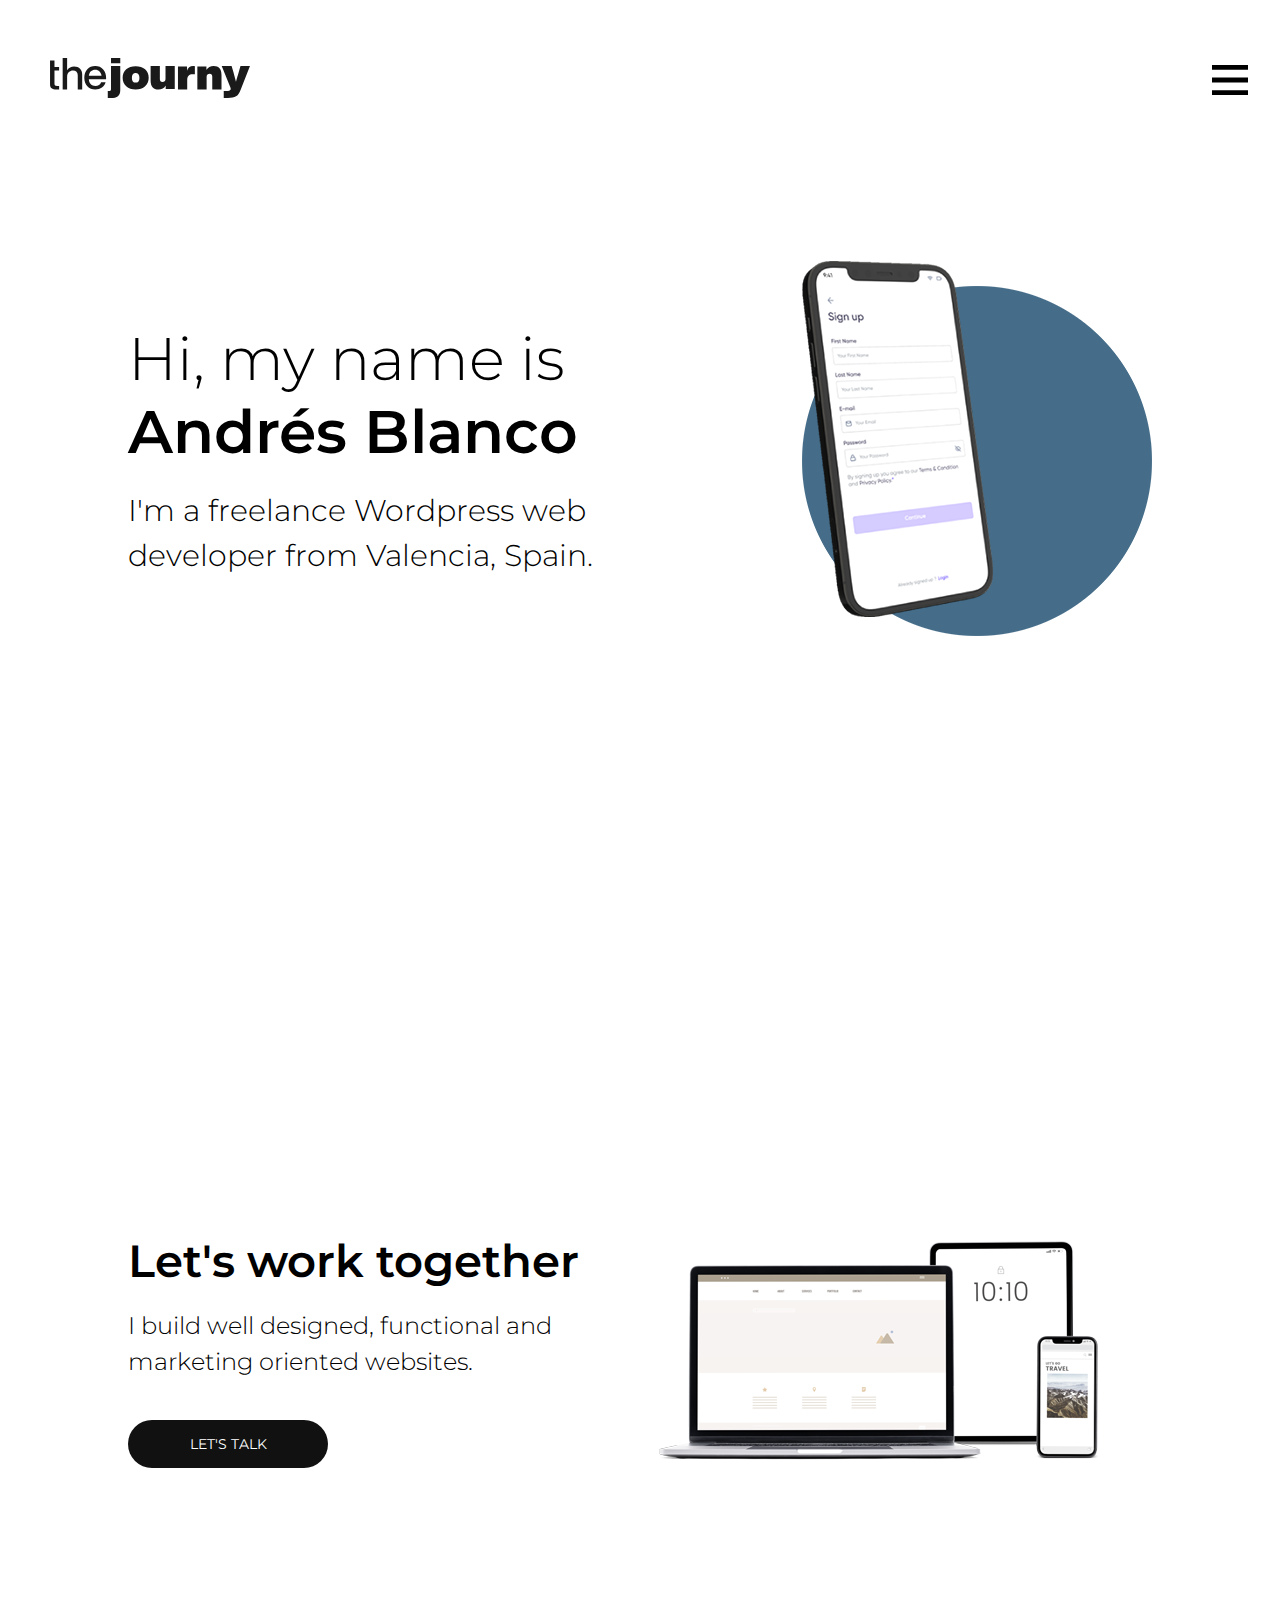
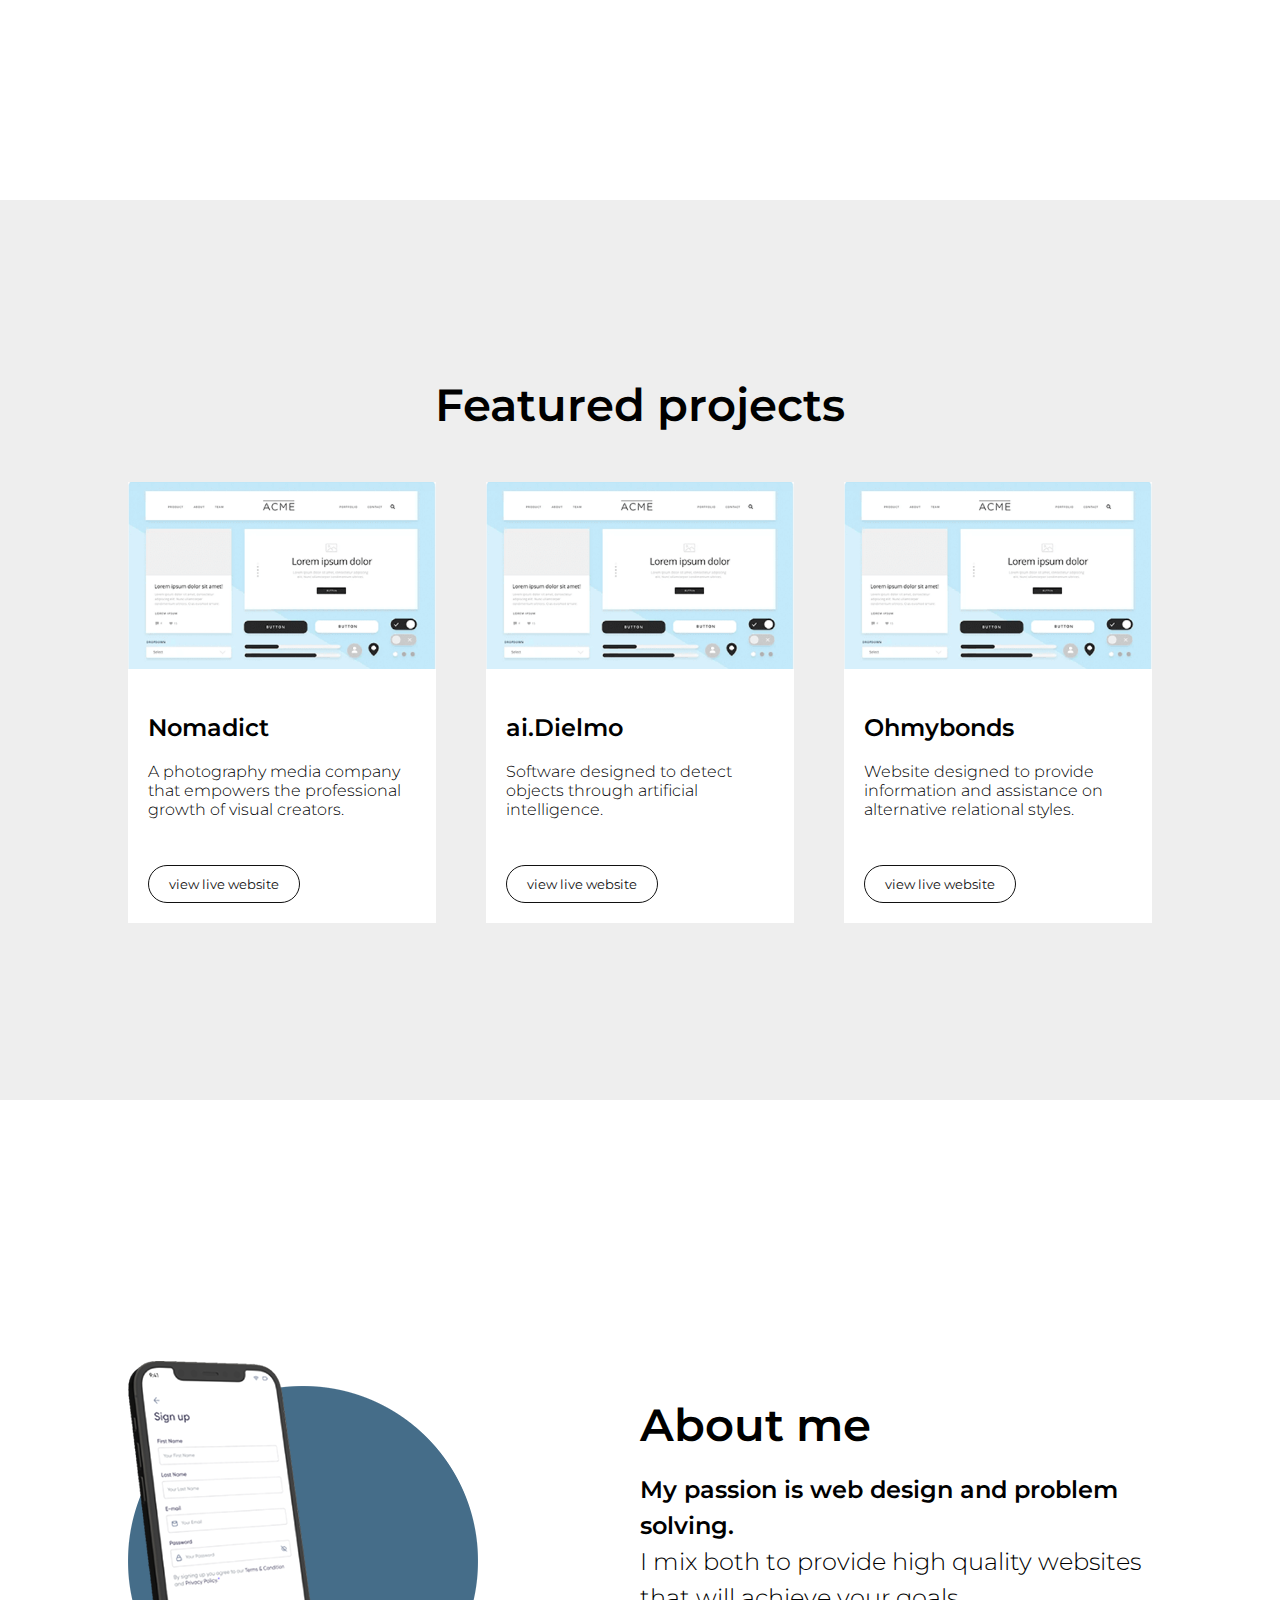
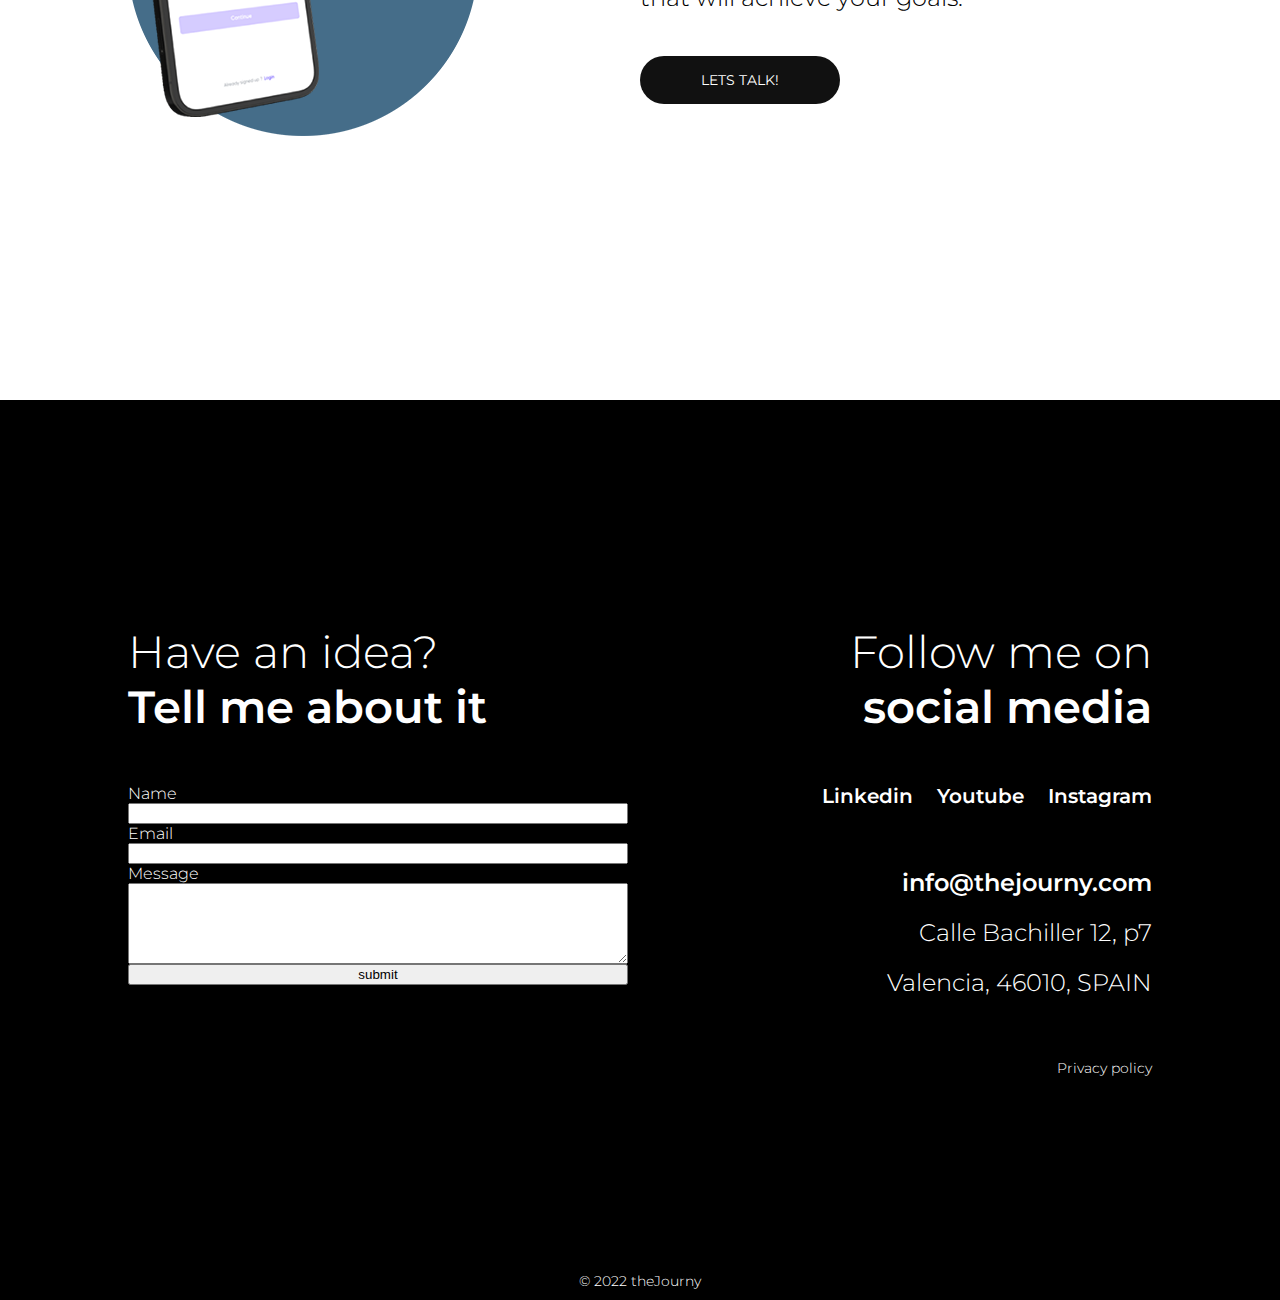
==== index.html @ 66e064cc "Add files via upload" ====
<!DOCTYPE html>
<html lang="en">
  <head>
    <meta charset="UTF-8" />
    <meta http-equiv="X-UA-Compatible" content="IE=edge" />
    <meta name="viewport" content="width=device-width, initial-scale=1.0" />
    <title>theJourny</title>
    <link rel="stylesheet" href="css/main.css" />
    <script defer src="js/main.js"></script>
  </head>

  <body>
    <!--HEADER-->
    <header>
      <div class="header-container">
        <a class="nav-logo" href="/index.html"
          ><img
            width="200"
            src="static\theJourny-typelogo-black.svg"
            alt="theJourny-logo"
        /></a>
        <nav class="nav-menu">
            <button class="ham-icon" onclick="this.classList.toggle('opened');this.setAttribute('aria-expanded', this.classList.contains('opened'))" aria-label="Main Menu">
                <svg viewBox="0 0 100 100">
                  <path class="line line1" d="M 20,29.000046 H 80.000231 C 80.000231,29.000046 94.498839,28.817352 94.532987,66.711331 94.543142,77.980673 90.966081,81.670246 85.259173,81.668997 79.552261,81.667751 75.000211,74.999942 75.000211,74.999942 L 25.000021,25.000058" />
                  <path class="line line2" d="M 20,50 H 80" />
                  <path class="line line3" d="M 20,70.999954 H 80.000231 C 80.000231,70.999954 94.498839,71.182648 94.532987,33.288669 94.543142,22.019327 90.966081,18.329754 85.259173,18.331003 79.552261,18.332249 75.000211,25.000058 75.000211,25.000058 L 25.000021,74.999942" />
                </svg>
              </button>
            </div>
          </div>
        </nav>
      </div>
      <div class="menu-box">
        <div class="menu-container">
          <h3>Menu</h3>
          <ul>
            <li>Work</li>
            <li>Services</li>
            <li>theJournal</li>
            <li>Contact</li>
          </ul>
          <div class="box-email-container">
            <span>Get in touch</span>
            <a href="">info@thejourny.com</a>
          </div>
    </header>

    <!--SWUP MAIN CONTAINER-->
    <main id="swup" class="transition-fade">
      <!--HERO SECTION-->
      <section>
        <div class="hero-section section-container">
          <div class="hero-section-left">
            <h1>Hi, my name is <br /><strong>Andrés Blanco</strong></h1>
            <h3>
              I'm a freelance Wordpress web developer from Valencia, Spain.
            </h3>
          </div>
          <div class="hero-section-right">
            <img src="static\cellphone-video.png" alt="grey ellipse" />
          </div>
        </div>
      </section>

      <!--CTA SECTION-->
      <section>
        <div class="cta-section section-container">
          <div class="cta-section-left">
            <h2>Let's work together</h2>
            <h4>
              I build well designed, functional and marketing oriented websites.
            </h4>
            <a href=""><button class="ctaBtn">Let's talk</button></a>
          </div>
          <div class="cta-section-right">
            <img src="static\pc-mockup.png" alt="pc mockup" />
          </div>
        </div>
      </section>

      <!--PROJECTS SECTION-->
      <section class="projects-section">
        <div class="section-container">
          <h2>Featured projects</h2>
          <div class="projectsContainer">
            <div class="nomadictProject project-card">
              <img src="static/image 1.png" alt="image 1" />
              <div class="projectInfo">
                <h4>Nomadict</h4>
                <p>
                  A photography media company that empowers the professional
                  growth of visual creators.
                </p>
                <a href="#"
                  ><button class="demoBtn">view live website</button></a
                >
              </div>
            </div>
            <div class="aiDielmoProject project-card">
              <img src="static/image 1.png" alt="image 1" />
              <div class="projectInfo">
                <h4>ai.Dielmo</h4>
                <p>
                  Software designed to detect objects through artificial
                  intelligence.
                </p>
                <a href="#"
                  ><button class="demoBtn">view live website</button></a
                >
              </div>
            </div>
            <div class="ohmybondsProject project-card">
              <img src="static/image 1.png" alt="image 1" />
              <div class="projectInfo">
                <h4>Ohmybonds</h4>
                <p>
                  Website designed to provide information and assistance on
                  alternative relational styles.
                </p>
                <a href="#"
                  ><button class="demoBtn">view live website</button></a
                >
              </div>
            </div>
          </div>
        </div>
      </section>

      <!--ABOUT SECTION-->
      <section>
        <div class="about-section section-container">
          <div class="about-section-left">
            <img src="static\cellphone-video.png" alt="grey ellipse" />
          </div>
          <div class="about-section-right">
            <h2>About me</h2>
            <h4>
              <strong>My passion is web design and problem solving.</strong
              ><br />I mix both to provide high quality websites that will
              achieve your goals.
            </h4>
            <a href=""><button class="ctaBtn">Lets talk!</button></a>
          </div>
        </div>
      </section>

      <!--FOOTER-->
      <footer>
        <div class="footer-main-container">
          <div class="footer-left">
            <h3>Have an idea? <br /><strong>Tell me about it</strong></h3>
            <form>
              <label for="name">Name</label>
              <input type="text" name="name" id="name" required />
              <label for="email">Email</label>
              <input type="email" name="email" id="email" required />
              <label for="message">Message</label>
              <textarea
                name="message"
                id="message"
                cols="30"
                rows="5"
                required
              ></textarea>
              <input class="submitButton" type="submit" value="submit" />
            </form>
          </div>
          <div class="footer-right">
            <h3>Follow me on<br /><strong>social media</strong></h3>
            <div class="social-links">
              <a href="">Linkedin</a>
              <a href="">Youtube</a>
              <a href="">Instagram</a>
            </div>
            <div class="contact-info">
              <p><strong>info@thejourny.com</strong></p>
              <p>Calle Bachiller 12, p7 <br />Valencia, 46010, SPAIN</p>
            </div>
            <small><a href="#">Privacy policy</a></small>
          </div>
        </div>
        <small class="copyright">© 2022 theJourny</small>
      </footer>
    </main>
    <div class="scrollbar-track scrollbar-track-x" style="display: none;"><div class="scrollbar-thumb scrollbar-thumb-x" style="width: 1257px; transform: translate3d(0px, 0px, 0px);"></div></div>
  </body>
</html>
---- css/main.css ----
/*========================================================
IMPORTS
========================================================*/
@import url("https://fonts.googleapis.com/css2?family=Montserrat:ital,wght@0,300;0,400;0,500;0,600;0,800;1,300;1,400;1,500;1,600;1,800&display=swap");
/*========================================================
VARIABLES
========================================================*/
:root {
  --primary-text: #111;
  --grey-text: #7e7e7e;
  --dark-bg: #000;
  --grey-bg:#eee;
  --white:#fff;
  --font-biggest: 60px;
  --font-bigger: 45px;
  --font-big: 30px;
  --font-medium: 24px;
  --font-small: 20px;
  --font-smaller: 16px;
  --font-smallest: 14px;
  --font-bold:800;
  --font-semi-bold:600;
  --font-light:300;
}

/*========================================================
RESETS
========================================================*/
html {
  -webkit-box-sizing: border-box;
          box-sizing: border-box;
  font-size: 16px;
}

*, *:before, *:after {
  -webkit-box-sizing: inherit;
          box-sizing: inherit;
}

body, h1, h2, h3, h4, h5, h6, p, ol, ul {
  margin: 0;
  padding: 0;
  font-family: 'Montserrat', sans-serif;
  font-weight: var(--font-light);
  -webkit-font-smoothing: antialiased;
}

button {
  font-family: 'Montserrat', sans-serif;
}

ol, ul {
  list-style: none;
}

img {
  max-width: 100%;
  height: auto;
}

a {
  text-decoration: none;
}

/*========================================================
TYPOGRAPHY
========================================================*/
h1 {
  font-size: var(--font-biggest);
}

h2 {
  font-size: var(--font-bigger);
  font-weight: var(--font-semi-bold);
}

h3 {
  font-size: var(--font-big);
}

h4 {
  font-size: var(--font-medium);
}

h5 {
  font-size: var(--font-small);
}

p {
  font-size: var(--font-smaller);
}

strong {
  font-weight: var(--font-semi-bold);
}

small {
  font-size: var(--font-smallest);
}

/*========================================================
COMPONENTS
========================================================*/
/*----------------
scrollbar
----------------*/
/* Hide scrollbar for Chrome, Safari and Opera */
body::-webkit-scrollbar {
  display: none;
}

/* Hide scrollbar for IE, Edge and Firefox */
body {
  -ms-overflow-style: none;
  /* IE and Edge */
  scrollbar-width: none;
  /* Firefox */
}

.scrollbar-track {
  background-attachment: scroll;
  background-clip: border-box;
  background-color: rgba(0, 0, 0, 0);
}

/*----------------
menu box
----------------*/
.menu-box {
  position: fixed;
  width: 100vw;
  height: 100vh;
  top: 0;
  right: 0;
  background-color: var(--white);
  z-index: 1;
  display: -webkit-box;
  display: -ms-flexbox;
  display: flex;
  -webkit-box-pack: center;
      -ms-flex-pack: center;
          justify-content: center;
  -webkit-box-align: center;
      -ms-flex-align: center;
          align-items: center;
  display: none;
}

.menu-box-active {
  position: fixed;
  width: 100vw;
  height: 100vh;
  top: 0;
  right: 0;
  background-color: var(--white);
  z-index: 1;
  display: -webkit-box;
  display: -ms-flexbox;
  display: flex;
  -webkit-box-pack: center;
      -ms-flex-pack: center;
          justify-content: center;
  -webkit-box-align: center;
      -ms-flex-align: center;
          align-items: center;
}

.menu-container {
  width: 80%;
  height: 60%;
  display: -webkit-box;
  display: -ms-flexbox;
  display: flex;
  -webkit-box-orient: vertical;
  -webkit-box-direction: normal;
      -ms-flex-direction: column;
          flex-direction: column;
  -webkit-box-pack: center;
      -ms-flex-pack: center;
          justify-content: center;
  padding-bottom: 100px;
}

.menu-container h3 {
  color: var(--grey-text);
  font-weight: var(--font-light);
}

.menu-box ul {
  margin-top: 50px;
}

.menu-container li {
  font-size: var(--font-biggest);
  font-weight: var(--font-semi-bold);
  margin-top: 20px;
}

.box-email-container {
  position: absolute;
  bottom: 10%;
}

.box-email-container a {
  font-size: var(--font-big);
  font-weight: var(--font-semi-bold);
  color: var(--primary-text);
}

/*----------------
hamburger
----------------*/
.nav-container {
  position: absolute;
  right: 60px;
  top: 42px;
}

@media (max-width: 1024px) {
  .nav-container {
    top: 52px;
  }
}

@media (max-width: 930px) {
  .nav-container {
    top: 28px;
  }
}

@media (max-width: 768px) {
  .nav-container {
    top: 18px;
    right: 10px;
  }
}

.ham-icon {
  background-color: transparent;
  border: none;
  cursor: pointer;
  display: -webkit-box;
  display: -ms-flexbox;
  display: flex;
  padding: 0;
}

.ham-icon svg {
  width: 60px;
  height: 60px;
}

@media (max-width: 1024px) {
  .ham-icon svg {
    width: 40px;
    height: 40px;
  }
}

@media (max-width: 768px) {
  .ham-icon svg {
    width: 30px;
    height: 30px;
  }
}

.line {
  fill: none;
  stroke: black;
  stroke-width: 8;
  -webkit-transition: stroke-dasharray 600ms cubic-bezier(0.4, 0, 0.2, 1), stroke-dashoffset 600ms cubic-bezier(0.4, 0, 0.2, 1);
  transition: stroke-dasharray 600ms cubic-bezier(0.4, 0, 0.2, 1), stroke-dashoffset 600ms cubic-bezier(0.4, 0, 0.2, 1);
}

.line1 {
  stroke-dasharray: 60 207;
  stroke-width: 8;
}

.line2 {
  stroke-dasharray: 60 60;
  stroke-width: 8;
}

.line3 {
  stroke-dasharray: 60 207;
  stroke-width: 8;
}

.opened .line1 {
  stroke-dasharray: 90 207;
  stroke-dashoffset: -134;
  stroke-width: 8;
}

.opened .line2 {
  stroke-dasharray: 1 60;
  stroke-dashoffset: -30;
  stroke-width: 8;
}

.opened .line3 {
  stroke-dasharray: 90 207;
  stroke-dashoffset: -134;
  stroke-width: 8;
}

/*----------------
project cards
----------------*/
.project-card {
  background: var(--white);
  position: relative;
}

.projectInfo {
  padding: 20px;
  min-height: 250px;
}

.projectInfo h4 {
  font-weight: var(--font-semi-bold);
}

.projectInfo h4, .projectInfo p {
  margin-top: 20px;
}

.projectInfo a {
  position: absolute;
  bottom: 0;
  margin-bottom: 20px;
}

/*----------------
cards buttons
----------------*/
.projectInfo button {
  background: none;
  border: solid 1px var(--primary-text);
  color: var(--primary-text);
  padding: 10px 20px;
  border-radius: 50px;
  cursor: pointer;
}

/*----------------
section buttons
----------------*/
.ctaBtn {
  background: var(--primary-text);
  border: none;
  color: var(--white);
  padding: 15px 20px;
  border-radius: 50px;
  width: 200px;
  cursor: pointer;
  font-size: var(--font-smallest);
  text-transform: uppercase;
}

/*----------------
contact buttons
----------------*/
form {
  display: -webkit-box;
  display: -ms-flexbox;
  display: flex;
  -webkit-box-orient: vertical;
  -webkit-box-direction: normal;
      -ms-flex-direction: column;
          flex-direction: column;
  max-width: 500px;
  width: 100%;
}

/*========================================================
LAYOUT
========================================================*/
/*----------------
HEADER
----------------*/
header {
  display: -webkit-box;
  display: -ms-flexbox;
  display: flex;
  -webkit-box-pack: center;
      -ms-flex-pack: center;
          justify-content: center;
}

.header-container {
  height: 160px;
  width: 100%;
  display: -webkit-box;
  display: -ms-flexbox;
  display: flex;
  -webkit-box-align: center;
      -ms-flex-align: center;
          align-items: center;
  padding: 0 50px;
  z-index: 2;
  margin-bottom: -160px;
}

.nav-logo {
  margin-right: 20px;
}

.header-container nav {
  margin-left: auto;
  width: 30px;
  min-width: 30px;
}

/*----------------
ALL SECTIONS
----------------*/
#swup {
  z-index: 1;
}

section {
  height: 100vh;
  margin: 0 auto;
  display: -ms-grid;
  display: grid;
  -webkit-box-align: center;
      -ms-flex-align: center;
          align-items: center;
  justify-items: center;
  padding: 0 10%;
}

.section-container {
  max-width: 1200px;
  width: 100%;
}

.hero-section, .cta-section, .about-section {
  display: -ms-grid;
  display: grid;
  -webkit-box-align: center;
      -ms-flex-align: center;
          align-items: center;
  -ms-grid-columns: 1fr 1fr;
      grid-template-columns: 1fr 1fr;
}

/*----------------
HERO SECTION
----------------*/
.hero-section-left h3 {
  margin-top: 20px;
  line-height: 150%;
}

.hero-section-right {
  -ms-grid-column-align: end;
      justify-self: end;
}

/*----------------
CTA SECTION
----------------*/
.cta-section-left * {
  margin: 20px 0;
}

.cta-section-left h4 {
  line-height: 150%;
}

/*----------------
FEATURED PROJECTS SECTION
----------------*/
.projects-section {
  display: -webkit-box;
  display: -ms-flexbox;
  display: flex;
  -webkit-box-orient: vertical;
  -webkit-box-direction: normal;
      -ms-flex-direction: column;
          flex-direction: column;
  -webkit-box-pack: center;
      -ms-flex-pack: center;
          justify-content: center;
  gap: 50px;
  background: var(--grey-bg);
  max-width: 100vw;
}

.projects-section .section-container {
  display: -webkit-box;
  display: -ms-flexbox;
  display: flex;
  -webkit-box-orient: vertical;
  -webkit-box-direction: normal;
      -ms-flex-direction: column;
          flex-direction: column;
  -webkit-box-pack: center;
      -ms-flex-pack: center;
          justify-content: center;
  -webkit-box-align: center;
      -ms-flex-align: center;
          align-items: center;
  gap: 50px;
}

.projects-section h2 {
  text-align: center;
}

.projectsContainer {
  display: -ms-grid;
  display: grid;
  -ms-grid-columns: 1fr 1fr 1fr;
      grid-template-columns: 1fr 1fr 1fr;
  gap: 50px;
  max-width: 1200px;
}

/*----------------
ABOUT SECTION
----------------*/
.about-section-right * {
  margin: 20px 0;
}

.about-section-right h4 {
  line-height: 150%;
}

/*----------------
FOOTER
----------------*/
footer {
  height: 100vh;
  padding: 0 10%;
  display: -ms-grid;
  display: grid;
  -webkit-box-align: center;
      -ms-flex-align: center;
          align-items: center;
  justify-items: center;
  position: relative;
  background-color: var(--dark-bg);
  color: var(--white);
  font-weight: var(--font-light);
}

.footer-main-container {
  max-width: 1200px;
  width: 100%;
  display: -ms-grid;
  display: grid;
  -ms-grid-columns: 1fr 1fr;
      grid-template-columns: 1fr 1fr;
  gap: 20px;
}

.footer-left h3, .footer-right h3 {
  font-size: var(--font-bigger);
  margin-bottom: 50px;
}

.footer-right {
  text-align: end;
}

.footer-right p {
  font-size: var(--font-medium);
  line-height: 50px;
}

.footer-right small a {
  color: var(--white);
}

.social-links {
  margin-bottom: 50px;
}

.social-links a {
  color: var(--white);
  font-size: var(--font-small);
  font-weight: var(--font-semi-bold);
  margin-left: 20px;
}

.contact-info {
  margin-bottom: 50px;
}

.copyright {
  position: absolute;
  bottom: 10px;
}

/*========================================================
MEDIA QUERIES
========================================================*/
@media (max-width: 1200px) {
  :root {
    --font-biggest: 50px;
    --font-big: 25px;
    --font-medium: 20px;
  }
  .projectsContainer {
    gap: 20px;
  }
}

@media (max-width: 1024px) {
  :root {
    --font-biggest: 40px;
    --font-bigger: 35px;
    --font-big: 20px;
  }
  .nav-logo img {
    width: 150px;
  }
  .hero-section-right {
    padding-left: 10%;
  }
  .about-section-left {
    padding-right: 10%;
  }
}

@media (max-width: 930px) {
  .header-container {
    height: 100px;
  }
  .cta-section {
    height: 70vh;
  }
  .projectsContainer {
    -ms-grid-columns: 1fr;
        grid-template-columns: 1fr;
    max-width: 300px;
    width: 100%;
  }
  .projects-section {
    height: auto;
    padding-top: 50px;
    padding-bottom: 50px;
  }
}

@media (max-width: 768px) {
  :root {
    --font-biggest: 40px;
    --font-bigger: 35px;
    --font-big: 20px;
  }
  header {
    height: 100px;
    margin-bottom: 0;
  }
  .header-container {
    padding: 0 10px;
    height: 70px;
  }
  .nav-logo img {
    width: 100px;
  }
  section {
    height: auto;
  }
  .hero-section {
    -ms-grid-columns: 1fr;
        grid-template-columns: 1fr;
  }
  .hero-section-left h1, .hero-section-left h3 {
    text-align: center;
  }
  .hero-section-left h3 {
    padding: 0 10%;
  }
  .hero-section-right {
    padding: 50px 0;
    -ms-grid-column-align: center;
        justify-self: center;
  }
  .cta-section {
    -ms-grid-columns: 1fr;
        grid-template-columns: 1fr;
    margin-bottom: 50px;
  }
  .cta-section * {
    text-align: center;
  }
  .cta-section-right {
    -ms-flex-item-align: start;
        -ms-grid-row-align: start;
        align-self: start;
  }
  .projects-section .section-container {
    padding: 50px 0;
  }
  .about-section {
    -ms-grid-columns: 1fr;
        grid-template-columns: 1fr;
    margin: 50px 0;
    text-align: center;
  }
  .about-section-left {
    padding-right: 0;
    -ms-grid-row: 2;
    grid-row: 2;
  }
  footer {
    height: auto;
  }
  .footer-main-container {
    margin: 50px 0;
    -ms-grid-columns: 1fr;
        grid-template-columns: 1fr;
  }
  .footer-main-container * {
    text-align: center;
    padding: 0;
  }
  .footer-main-container form {
    max-width: 100%;
  }
  .footer-main-container form * {
    text-align: left;
    padding: 0;
  }
  .social-links {
    display: -webkit-box;
    display: -ms-flexbox;
    display: flex;
    -webkit-box-orient: vertical;
    -webkit-box-direction: normal;
        -ms-flex-direction: column;
            flex-direction: column;
  }
}

@media (max-width: 480px) {
  :root {
    --font-biggest: 34px;
    --font-bigger: 28px;
    --font-big: 20px;
    --font-medium: 16px;
    --font-small: 16px;
    --font-smaller: 16px;
    --font-smallest: 14px;
  }
  .hero-section-left h3 {
    padding: 0;
  }
}

@media (max-width: 340px) {
  :root {
    --font-biggest: 28px;
    --font-bigger: 24px;
    --font-big: 16px;
    --font-medium: 16px;
    --font-small: 16px;
    --font-smaller: 16px;
    --font-smallest: 14px;
  }
}

/*========================================================
JS ANIMATION CLASSES
========================================================*/
.stop-scrolling {
  height: 100vh;
  overflow: hidden;
}
/*# sourceMappingURL=main.css.map */
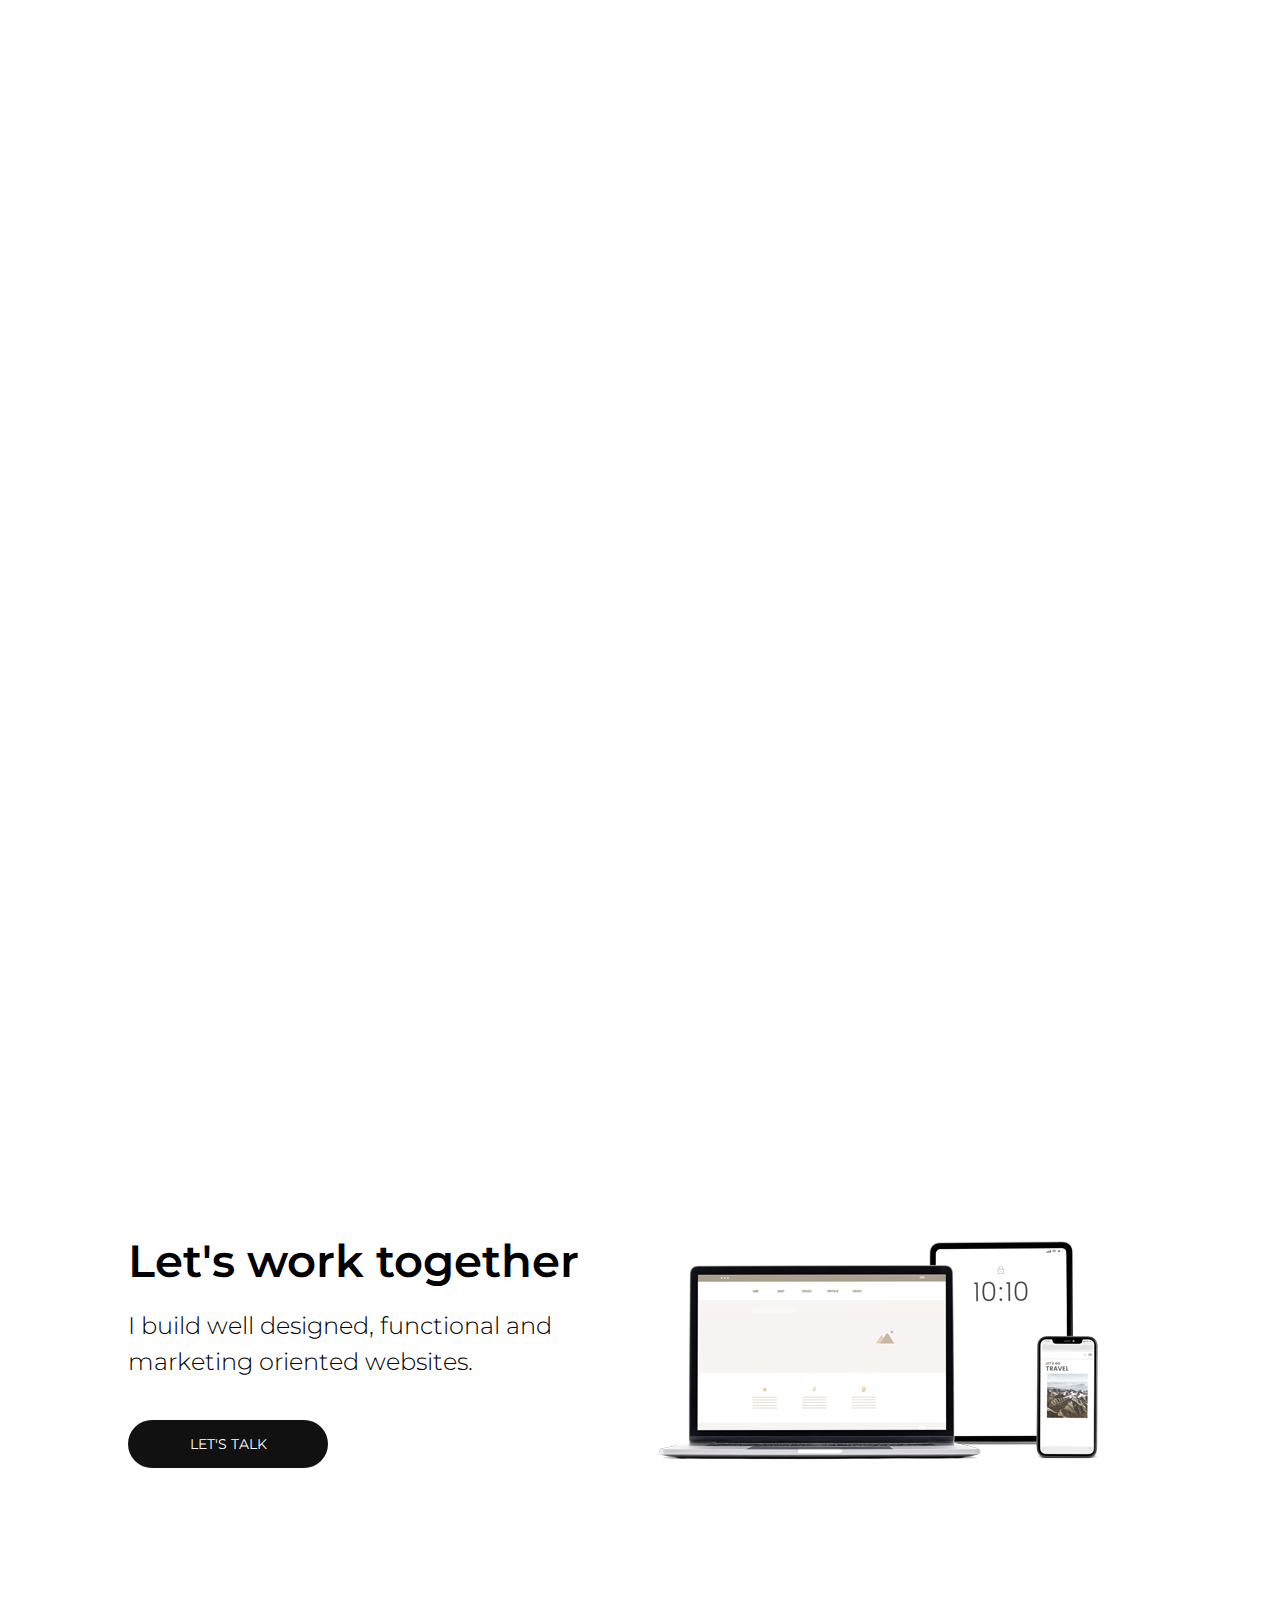
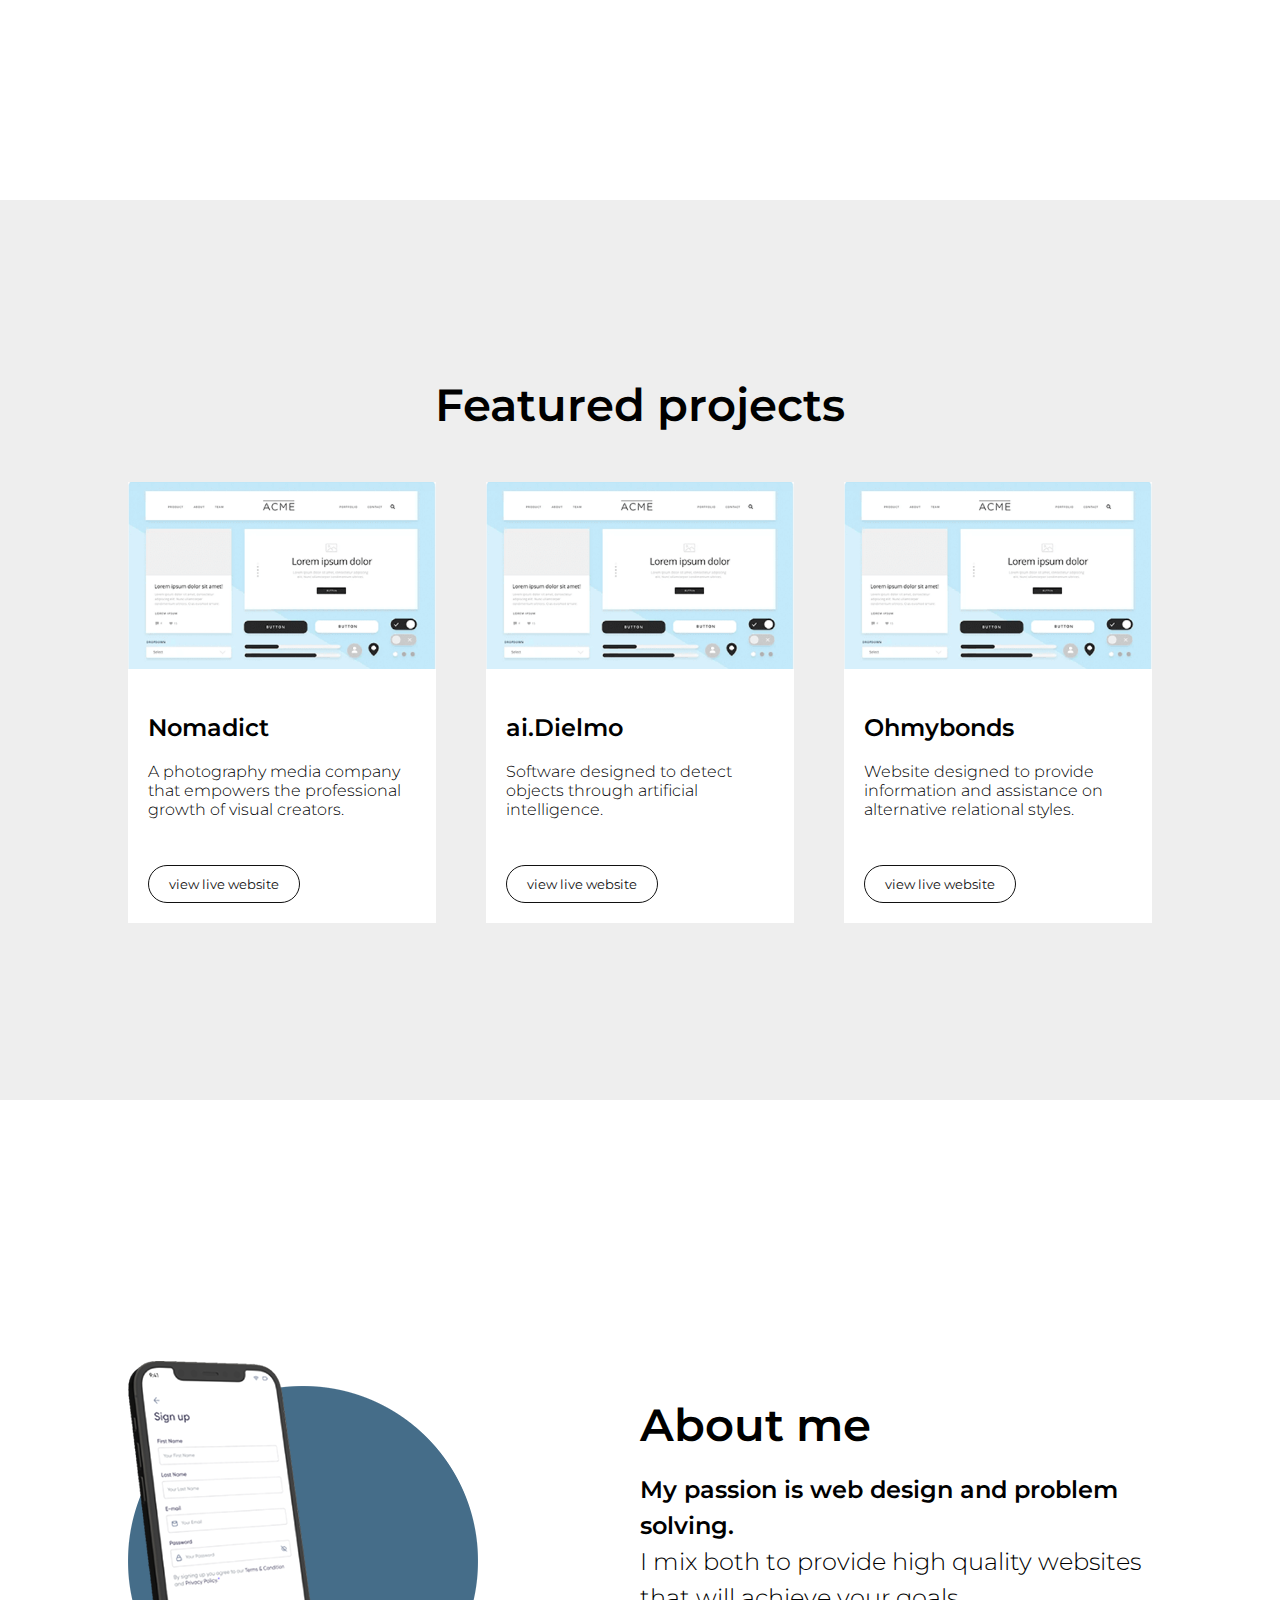
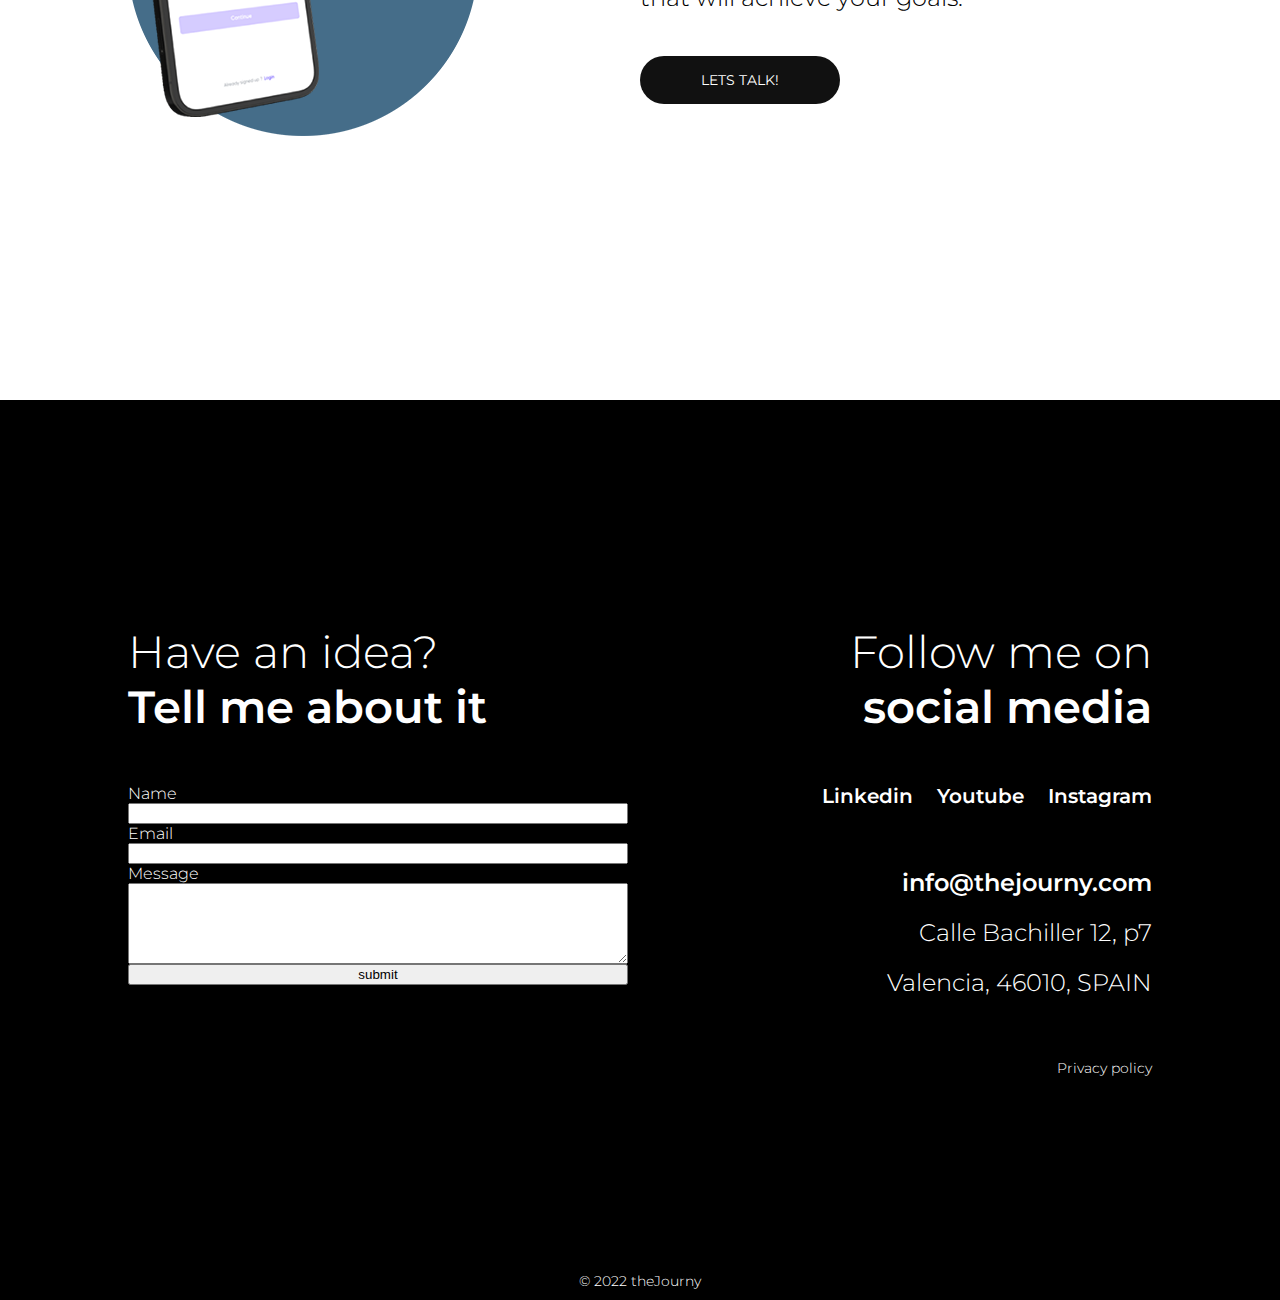
==== commit 4795f0f1: "gsap animations" ====
--- a/index.html
+++ b/index.html
@@ -6,7 +6,9 @@
     <meta name="viewport" content="width=device-width, initial-scale=1.0" />
     <title>theJourny</title>
     <link rel="stylesheet" href="css/main.css" />
+    <script defer src="https://cdnjs.cloudflare.com/ajax/libs/gsap/3.10.4/gsap.min.js"></script>
     <script defer src="js/main.js"></script>
+
   </head>
 
   <body>
@@ -41,13 +43,14 @@
             <li>Contact</li>
           </ul>
           <div class="box-email-container">
-            <span>Get in touch</span>
+            <span>Get in touch<br></span>
             <a href="">info@thejourny.com</a>
           </div>
     </header>
 
     <!--SWUP MAIN CONTAINER-->
     <main id="swup" class="transition-fade">
+
       <!--HERO SECTION-->
       <section>
         <div class="hero-section section-container">
